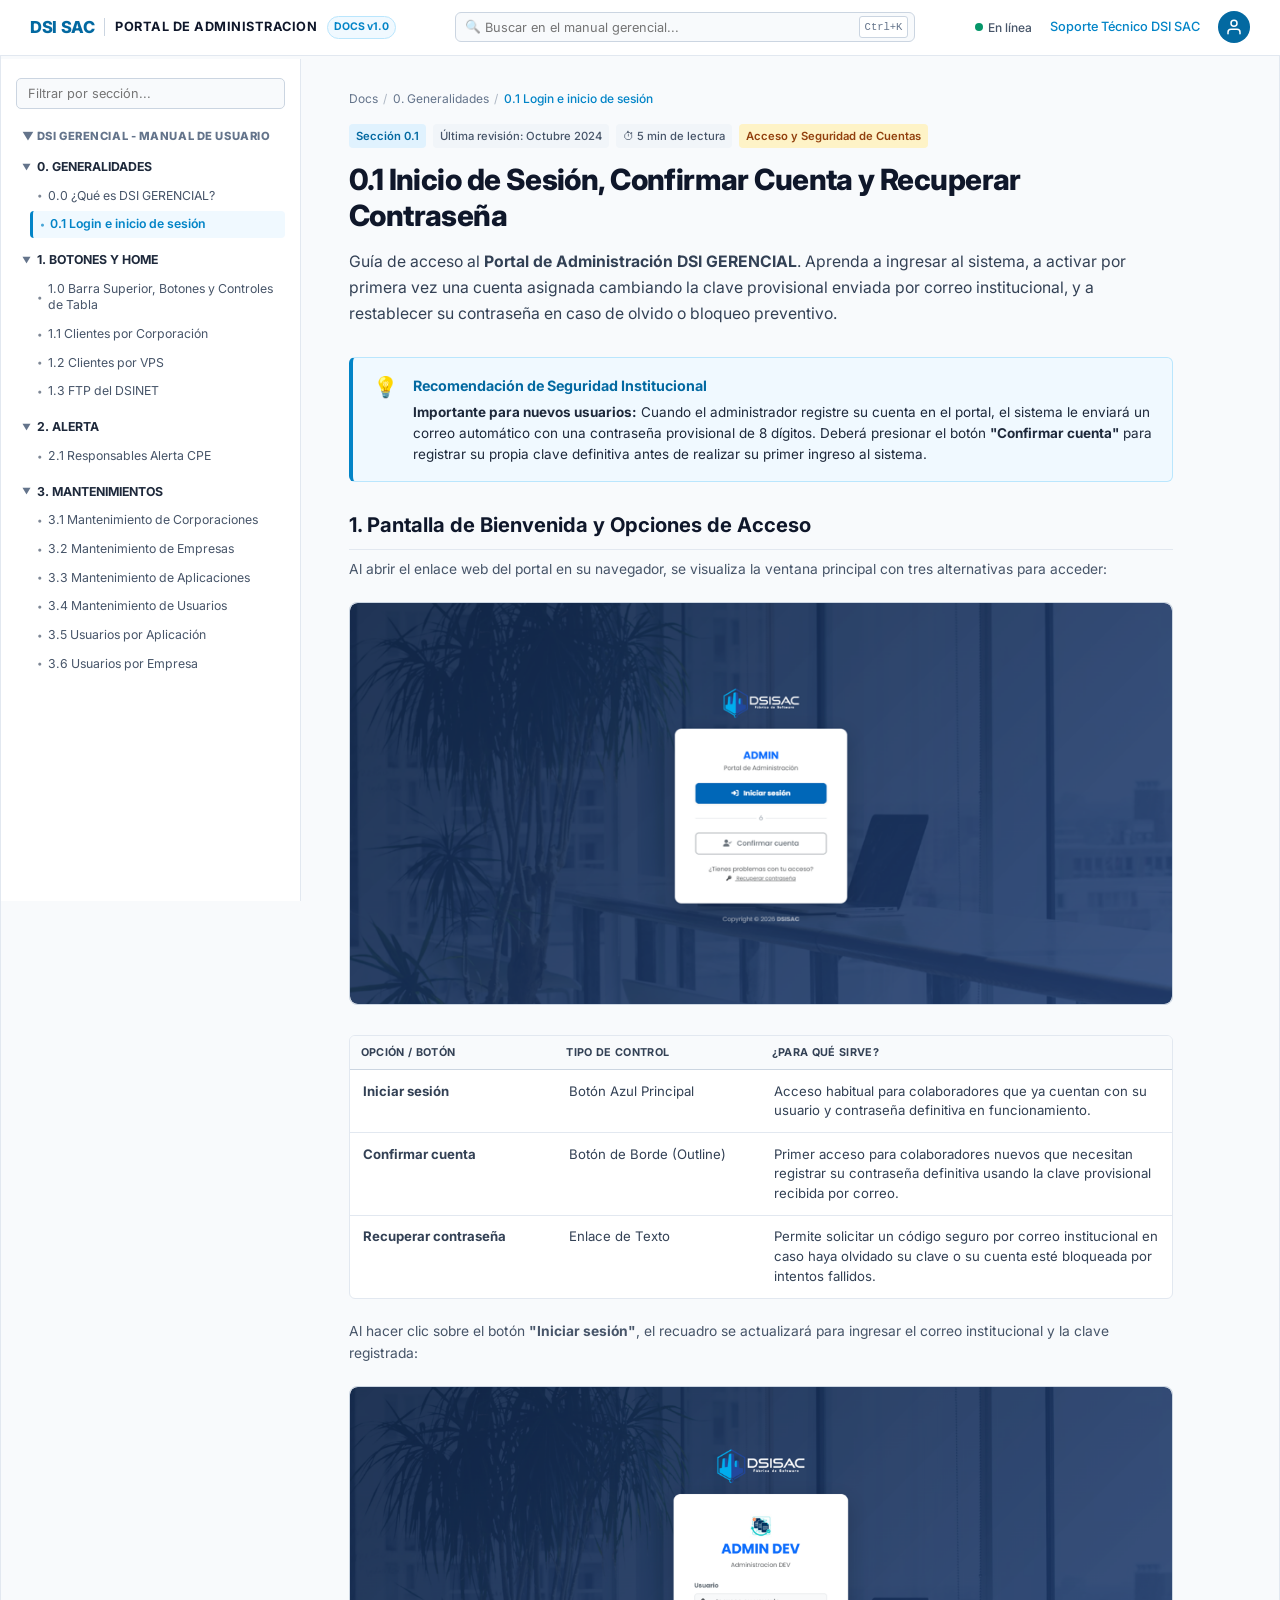
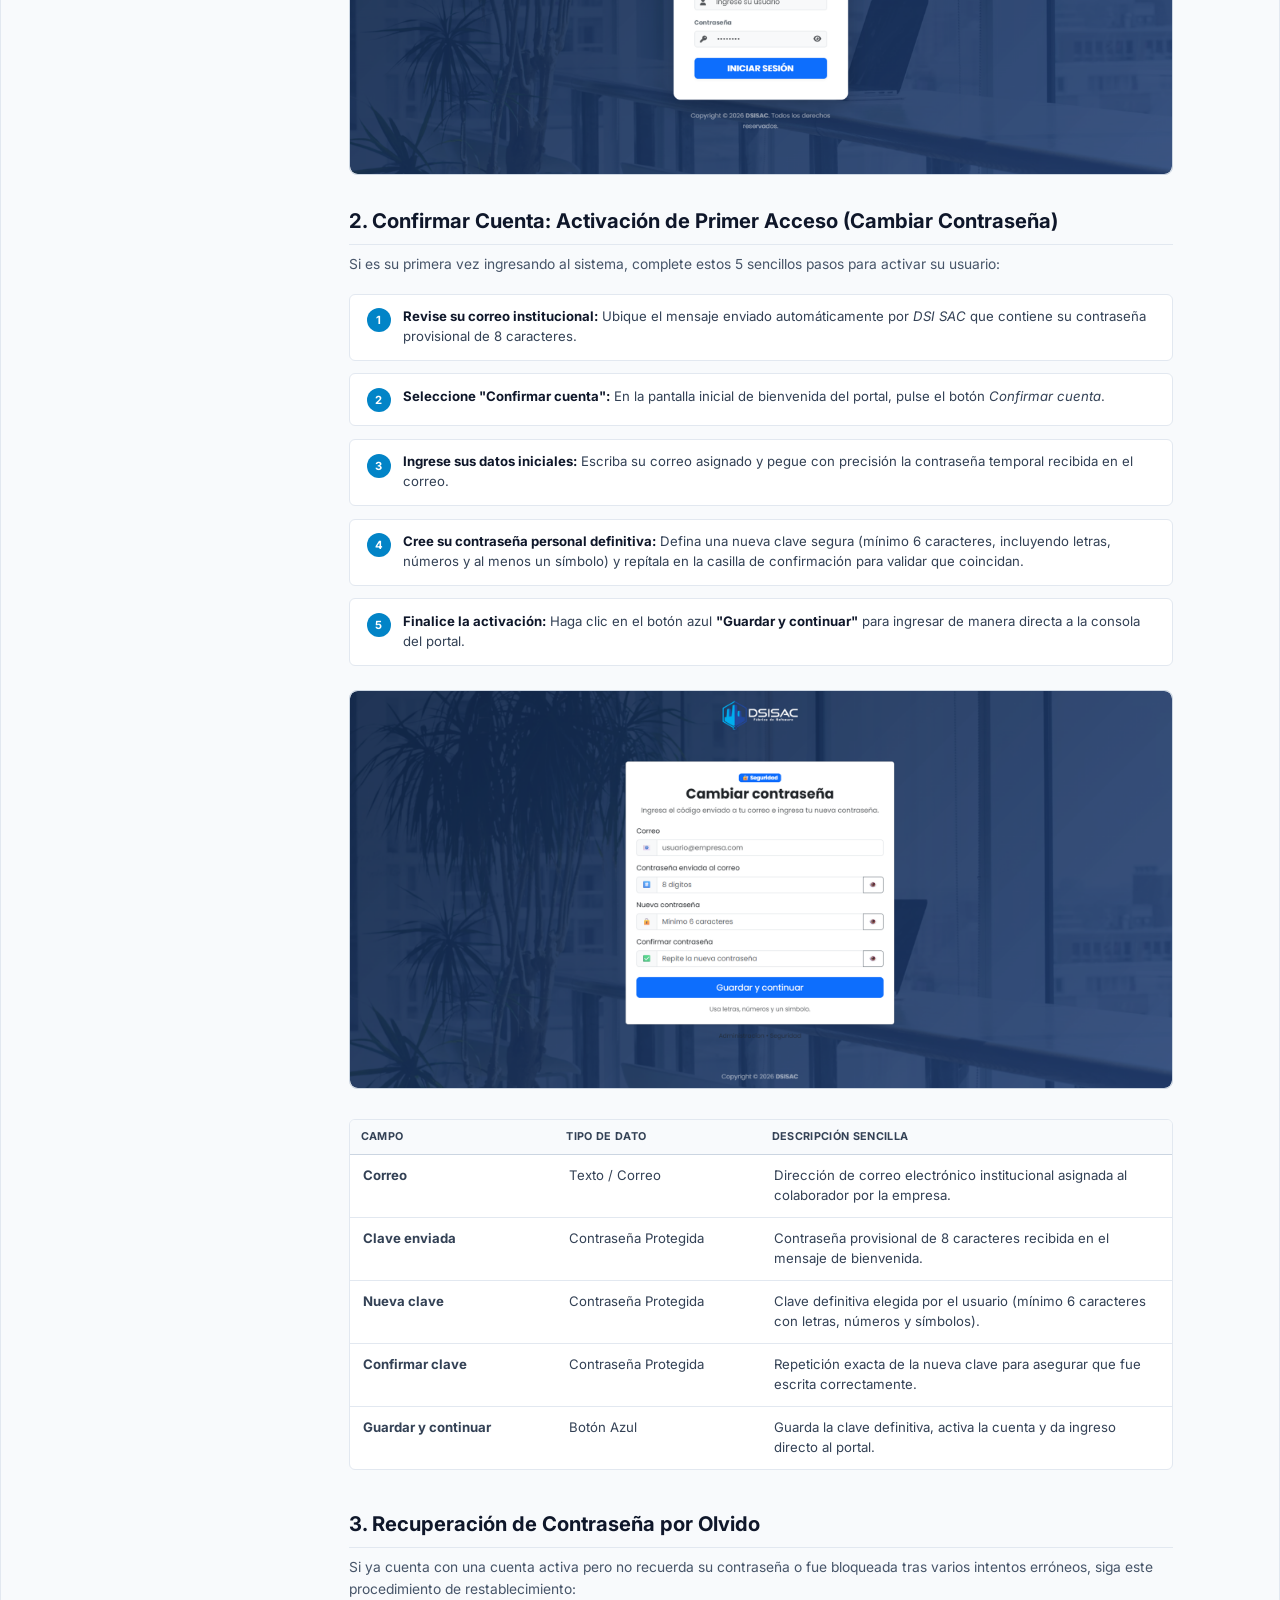
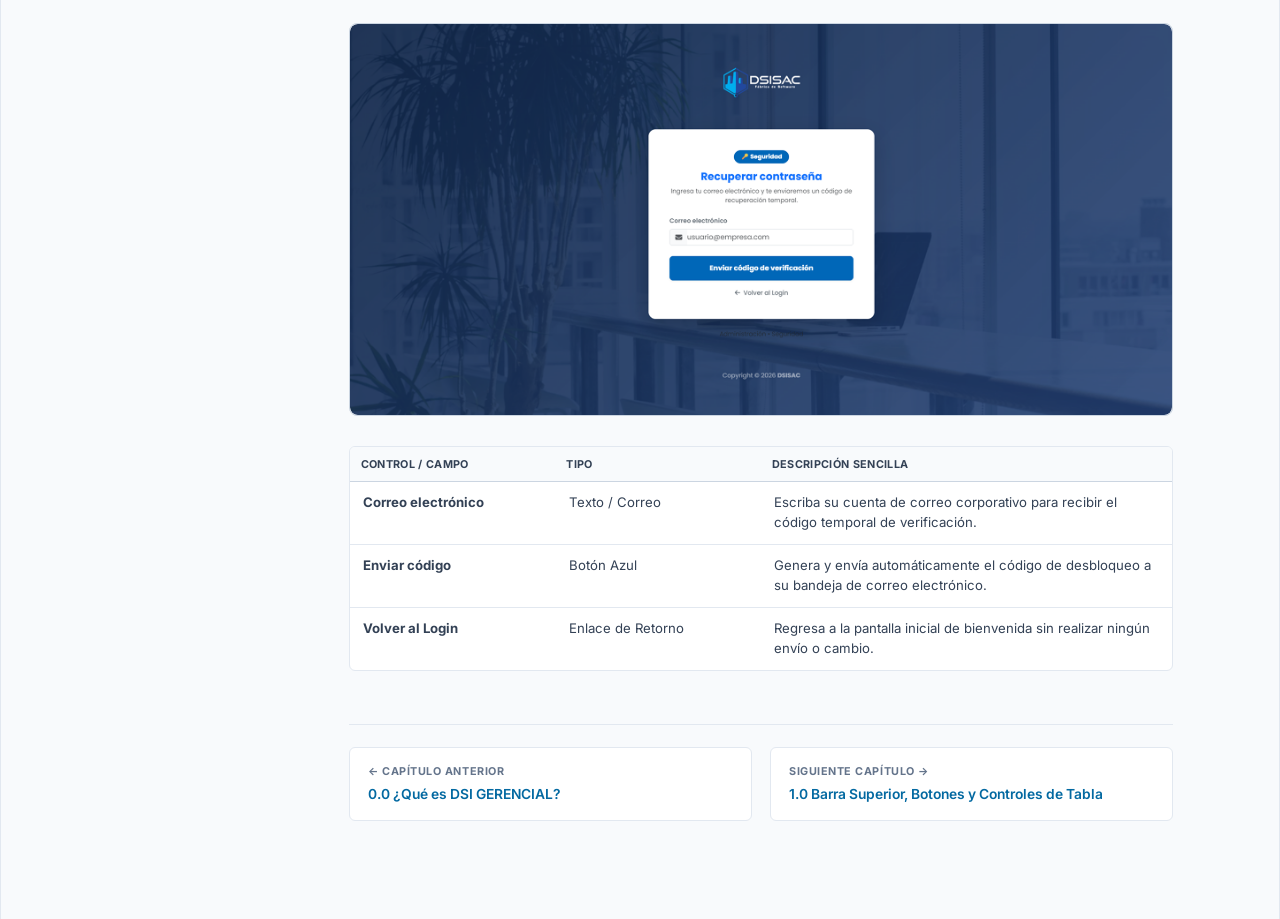
==== 01-login.html @ 6b28716b "Primer despliegue (faltan imagenes)" ====
<!DOCTYPE html>
<html lang="es">
<head>
  <meta charset="UTF-8">
  <meta name="viewport" content="width=device-width, initial-scale=1.0">
  <title>0.1 Login e inicio de sesión | DSI GERENCIAL - MANUAL DE USUARIO</title>
  <link rel="preconnect" href="https://fonts.googleapis.com">
  <link rel="preconnect" href="https://fonts.gstatic.com" crossorigin>
  <link href="https://fonts.googleapis.com/css2?family=Inter:wght@400;500;600;700&display=swap" rel="stylesheet">
  <link rel="stylesheet" href="styles.css">
</head>
<body>

  <!-- Cabecera Global Ordenada -->
  <header class="topbar">
    <div class="topbar-inner">
      <div class="topbar-left">
        <button class="mobile-toggle-btn" id="mobileMenuBtn" aria-label="Abrir menú de navegación">☰</button>
        <div class="brand-group">
          <span class="brand-logo">DSI SAC</span>
          <span class="brand-divider"></span>
          <span class="brand-title">PORTAL DE ADMINISTRACION</span>
          <span class="brand-badge">DOCS v1.0</span>
        </div>
      </div>

      <div class="topbar-center">
        <div class="search-box-global">
          <span class="search-icon">🔍</span>
          <input type="text" id="globalSearch" placeholder="Buscar en el manual gerencial...">
          <kbd class="shortcut-badge">Ctrl+K</kbd>
        </div>
      </div>

      <div class="topbar-right">
        <div class="service-status">
          <span class="status-indicator"></span>
          <span>En línea</span>
        </div>
        <a href="#soporte" class="support-anchor">Soporte Técnico DSI SAC</a>
        <!-- Avatar neutral sin iniciales específicas -->
        <div class="user-avatar" title="Sesión activa: Usuario">
          <svg width="18" height="18" viewBox="0 0 24 24" fill="none" stroke="currentColor" stroke-width="2" stroke-linecap="round" stroke-linejoin="round">
            <path d="M20 21v-2a4 4 0 0 0-4-4H8a4 4 0 0 0-4 4v2"></path>
            <circle cx="12" cy="7" r="4"></circle>
          </svg>
        </div>
      </div>
    </div>
  </header>

  <!-- Layout Principal de 2 Columnas -->
  <div class="layout-container">

    <!-- Columna 1: Menú Lateral Izquierdo (Sidebar) -->
    <aside class="sidebar" id="sidebar">
      <div class="sidebar-search-area">
        <input type="text" id="sidebarFilter" placeholder="Filtrar por sección..." autocomplete="off">
      </div>

      <nav class="sidebar-navigation">
        <div class="sidebar-root-title">▼ DSI GERENCIAL - MANUAL DE USUARIO</div>

        <!-- Grupo 0: Generalidades -->
        <div class="nav-category" data-group="cat-0">
          <button class="category-toggle" aria-expanded="true">
            <span class="toggle-arrow">▼</span> 0. GENERALIDADES
          </button>
          <ul class="category-links" id="cat-0">
            <li>
              <a href="index.html" class="nav-item">
                <span class="bullet">•</span> 0.0 ¿Qué es DSI GERENCIAL?
              </a>
            </li>
            <li>
              <a href="01-login.html" class="nav-item active">
                <span class="bullet">•</span> 0.1 Login e inicio de sesión
              </a>
            </li>
          </ul>
        </div>

        <!-- Grupo 1: Botones y Home -->
        <div class="nav-category" data-group="cat-1">
          <button class="category-toggle" aria-expanded="true">
            <span class="toggle-arrow">▼</span> 1. BOTONES Y HOME
          </button>
          <ul class="category-links" id="cat-1">
            <li>
              <a href="10-botones-tablas.html" class="nav-item">
                <span class="bullet">•</span> 1.0 Barra Superior, Botones y Controles de Tabla
              </a>
            </li>
            <li>
              <a href="11-corporacion.html" class="nav-item">
                <span class="bullet">•</span> 1.1 Clientes por Corporación
              </a>
            </li>
            <li>
              <a href="12-vps.html" class="nav-item">
                <span class="bullet">•</span> 1.2 Clientes por VPS
              </a>
            </li>
            <li>
              <a href="13-ftp.html" class="nav-item">
                <span class="bullet">•</span> 1.3 FTP del DSINET
              </a>
            </li>
          </ul>
        </div>

        <!-- Grupo 2: Alerta -->
        <div class="nav-category" data-group="cat-2">
          <button class="category-toggle" aria-expanded="true">
            <span class="toggle-arrow">▼</span> 2. ALERTA
          </button>
          <ul class="category-links" id="cat-2">
            <li>
              <a href="21-alertas-cpe.html" class="nav-item">
                <span class="bullet">•</span> 2.1 Responsables Alerta CPE
              </a>
            </li>
          </ul>
        </div>

        <!-- Grupo 3: Mantenimientos -->
        <div class="nav-category" data-group="cat-3">
          <button class="category-toggle" aria-expanded="true">
            <span class="toggle-arrow">▼</span> 3. MANTENIMIENTOS
          </button>
          <ul class="category-links" id="cat-3">
            <li>
              <a href="31-corporaciones.html" class="nav-item">
                <span class="bullet">•</span> 3.1 Mantenimiento de Corporaciones
              </a>
            </li>
            <li>
              <a href="32-empresas.html" class="nav-item">
                <span class="bullet">•</span> 3.2 Mantenimiento de Empresas
              </a>
            </li>
            <li>
              <a href="33-aplicaciones.html" class="nav-item">
                <span class="bullet">•</span> 3.3 Mantenimiento de Aplicaciones
              </a>
            </li>
            <li>
              <a href="34-usuarios.html" class="nav-item">
                <span class="bullet">•</span> 3.4 Mantenimiento de Usuarios
              </a>
            </li>
            <li>
              <a href="35-usuarios-app.html" class="nav-item">
                <span class="bullet">•</span> 3.5 Usuarios por Aplicación
              </a>
            </li>
            <li>
              <a href="36-usuarios-empresa.html" class="nav-item">
                <span class="bullet">•</span> 3.6 Usuarios por Empresa
              </a>
            </li>
          </ul>
        </div>

      </nav>
    </aside>

    <!-- Fondo oscuro de bloqueo para móviles -->
    <div class="sidebar-backdrop" id="sidebarBackdrop"></div>

    <!-- Columna 2: Contenido Principal -->
    <main class="main-content">

      <!-- Breadcrumbs de Navegación -->
      <nav class="breadcrumb-trail" aria-label="Ruta de navegación">
        <a href="index.html">Docs</a>
        <span class="separator">/</span>
        <a href="index.html">0. Generalidades</a>
        <span class="separator">/</span>
        <span class="active-crumb">0.1 Login e inicio de sesión</span>
      </nav>

      <!-- Encabezado del Artículo -->
      <header class="doc-header">
        <div class="doc-meta-tags">
          <span class="meta-tag badge-section">Sección 0.1</span>
          <span class="meta-tag">Última revisión: Octubre 2024</span>
          <span class="meta-tag">⏱ 5 min de lectura</span>
          <span class="meta-tag badge-access">Acceso y Seguridad de Cuentas</span>
        </div>
        <h1 class="doc-title">0.1 Inicio de Sesión, Confirmar Cuenta y Recuperar Contraseña</h1>
        <p class="doc-intro">
          Guía de acceso al <strong>Portal de Administración DSI GERENCIAL</strong>. Aprenda a ingresar al sistema, a activar por primera vez una cuenta asignada cambiando la clave provisional enviada por correo institucional, y a restablecer su contraseña en caso de olvido o bloqueo preventivo.
        </p>
      </header>

      <!-- Cuadro de Aviso Institucional -->
      <div class="callout-box">
        <div class="callout-icon">💡</div>
        <div class="callout-body">
          <h2 class="callout-title">Recomendación de Seguridad Institucional</h2>
          <p>
            <strong>Importante para nuevos usuarios:</strong> Cuando el administrador registre su cuenta en el portal, el sistema le enviará un correo automático con una contraseña provisional de 8 dígitos. Deberá presionar el botón <strong>"Confirmar cuenta"</strong> para registrar su propia clave definitiva antes de realizar su primer ingreso al sistema.
          </p>
        </div>
      </div>

      <!-- Sección 1: Bienvenida y Opciones de Acceso -->
      <section class="content-section">
        <h2 class="section-heading">1. Pantalla de Bienvenida y Opciones de Acceso</h2>
        <p class="section-description">
          Al abrir el enlace web del portal en su navegador, se visualiza la ventana principal con tres alternativas para acceder:
        </p>

        <!-- Placeholder 1: Hub de Entrada / Bienvenida -->
        <div class="screenshot-container" style="margin-bottom: 2em;">
          <img src="IMAGENES/0.GENERALIDADES/0.1INICIO/image 145.png" 
               alt="Ventana Principal de Acceso" 
               style="width: 100%; height: auto; display: block; border-radius: 8px;">
        </div>

        <div class="table-responsive-wrapper">
          <table class="manual-table">
            <thead>
              <tr>
                <th style="width: 25%;">OPCIÓN / BOTÓN</th>
                <th style="width: 25%;">TIPO DE CONTROL</th>
                <th style="width: 50%;">¿PARA QUÉ SIRVE?</th>
              </tr>
            </thead>
            <tbody>
              <tr>
                <td><strong>Iniciar sesión</strong></td>
                <td>Botón Azul Principal</td>
                <td>Acceso habitual para colaboradores que ya cuentan con su usuario y contraseña definitiva en funcionamiento.</td>
              </tr>
              <tr>
                <td><strong>Confirmar cuenta</strong></td>
                <td>Botón de Borde (Outline)</td>
                <td>Primer acceso para colaboradores nuevos que necesitan registrar su contraseña definitiva usando la clave provisional recibida por correo.</td>
              </tr>
              <tr>
                <td><strong>Recuperar contraseña</strong></td>
                <td>Enlace de Texto</td>
                <td>Permite solicitar un código seguro por correo institucional en caso haya olvidado su clave o su cuenta esté bloqueada por intentos fallidos.</td>
              </tr>
            </tbody>
          </table>
        </div>

        <p class="section-description" style="margin-top: 1.5em;">
          Al hacer clic sobre el botón <strong>"Iniciar sesión"</strong>, el recuadro se actualizará para ingresar el correo institucional y la clave registrada:
        </p>

        <!-- Placeholder 2: Formulario Login Iniciar Sesión -->
        <div class="screenshot-container" style="margin-bottom: 2em;">
          <img src="IMAGENES/0.GENERALIDADES/0.1INICIO/image 148.png" 
               alt="Ventana Principal de Acceso" 
               style="width: 100%; height: auto; display: block; border-radius: 8px;">
        </div>

      <!-- Sección 2: Confirmar Cuenta y Primer Acceso -->
      <section class="content-section">
        <h2 class="section-heading">2. Confirmar Cuenta: Activación de Primer Acceso (Cambiar Contraseña)</h2>
        <p class="section-description">
          Si es su primera vez ingresando al sistema, complete estos 5 sencillos pasos para activar su usuario:
        </p>

        <!-- Pasos numerados estilo Microsoft Learn -->
        <div class="step-guide">
          <div class="step-item">
            <span class="step-number">1</span>
            <div class="step-body">
              <strong>Revise su correo institucional:</strong> Ubique el mensaje enviado automáticamente por <em>DSI SAC</em> que contiene su contraseña provisional de 8 caracteres.
            </div>
          </div>
          <div class="step-item">
            <span class="step-number">2</span>
            <div class="step-body">
              <strong>Seleccione "Confirmar cuenta":</strong> En la pantalla inicial de bienvenida del portal, pulse el botón <em>Confirmar cuenta</em>.
            </div>
          </div>
          <div class="step-item">
            <span class="step-number">3</span>
            <div class="step-body">
              <strong>Ingrese sus datos iniciales:</strong> Escriba su correo asignado y pegue con precisión la contraseña temporal recibida en el correo.
            </div>
          </div>
          <div class="step-item">
            <span class="step-number">4</span>
            <div class="step-body">
              <strong>Cree su contraseña personal definitiva:</strong> Defina una nueva clave segura (mínimo 6 caracteres, incluyendo letras, números y al menos un símbolo) y repítala en la casilla de confirmación para validar que coincidan.
            </div>
          </div>
          <div class="step-item">
            <span class="step-number">5</span>
            <div class="step-body">
              <strong>Finalice la activación:</strong> Haga clic en el botón azul <strong>"Guardar y continuar"</strong> para ingresar de manera directa a la consola del portal.
            </div>
          </div>
        </div>

        <!-- Placeholder 3: Modal Cambiar Contraseña -->
        <div class="screenshot-container" style="margin-bottom: 2em;">
          <img src="IMAGENES/0.GENERALIDADES/0.1INICIO/image 146.png" 
               alt="Ventana Principal de Acceso" 
               style="width: 100%; height: auto; display: block; border-radius: 8px;">
        </div>

        <div class="table-responsive-wrapper">
          <table class="manual-table">
            <thead>
              <tr>
                <th style="width: 25%;">CAMPO</th>
                <th style="width: 25%;">TIPO DE DATO</th>
                <th style="width: 50%;">DESCRIPCIÓN SENCILLA</th>
              </tr>
            </thead>
            <tbody>
              <tr>
                <td><strong>Correo</strong></td>
                <td>Texto / Correo</td>
                <td>Dirección de correo electrónico institucional asignada al colaborador por la empresa.</td>
              </tr>
              <tr>
                <td><strong>Clave enviada</strong></td>
                <td>Contraseña Protegida</td>
                <td>Contraseña provisional de 8 caracteres recibida en el mensaje de bienvenida.</td>
              </tr>
              <tr>
                <td><strong>Nueva clave</strong></td>
                <td>Contraseña Protegida</td>
                <td>Clave definitiva elegida por el usuario (mínimo 6 caracteres con letras, números y símbolos).</td>
              </tr>
              <tr>
                <td><strong>Confirmar clave</strong></td>
                <td>Contraseña Protegida</td>
                <td>Repetición exacta de la nueva clave para asegurar que fue escrita correctamente.</td>
              </tr>
              <tr>
                <td><strong>Guardar y continuar</strong></td>
                <td>Botón Azul</td>
                <td>Guarda la clave definitiva, activa la cuenta y da ingreso directo al portal.</td>
              </tr>
            </tbody>
          </table>
        </div>
      </section>

      <!-- Sección 3: Recuperación de Contraseña -->
      <section class="content-section">
        <h2 class="section-heading">3. Recuperación de Contraseña por Olvido</h2>
        <p class="section-description">
          Si ya cuenta con una cuenta activa pero no recuerda su contraseña o fue bloqueada tras varios intentos erróneos, siga este procedimiento de restablecimiento:
        </p>

        <!-- Placeholder 4: Formulario Recuperar Contraseña -->
        <div class="screenshot-container" style="margin-bottom: 2em;">
          <img src="IMAGENES/0.GENERALIDADES/0.1INICIO/image 147.png" 
               alt="Ventana Principal de Acceso" 
               style="width: 100%; height: auto; display: block; border-radius: 8px;">
        </div>

        <div class="table-responsive-wrapper">
          <table class="manual-table">
            <thead>
              <tr>
                <th style="width: 25%;">CONTROL / CAMPO</th>
                <th style="width: 25%;">TIPO</th>
                <th style="width: 50%;">DESCRIPCIÓN SENCILLA</th>
              </tr>
            </thead>
            <tbody>
              <tr>
                <td><strong>Correo electrónico</strong></td>
                <td>Texto / Correo</td>
                <td>Escriba su cuenta de correo corporativo para recibir el código temporal de verificación.</td>
              </tr>
              <tr>
                <td><strong>Enviar código</strong></td>
                <td>Botón Azul</td>
                <td>Genera y envía automáticamente el código de desbloqueo a su bandeja de correo electrónico.</td>
              </tr>
              <tr>
                <td><strong>Volver al Login</strong></td>
                <td>Enlace de Retorno</td>
                <td>Regresa a la pantalla inicial de bienvenida sin realizar ningún envío o cambio.</td>
              </tr>
            </tbody>
          </table>
        </div>
      </section>

      <!-- Paginación Inferior -->
      <footer class="pagination-footer">
        <a href="index.html" class="pagination-card active-card">
          <span class="pagination-direction">← CAPÍTULO ANTERIOR</span>
          <span class="pagination-title">0.0 ¿Qué es DSI GERENCIAL?</span>
        </a>
        <a href="10-botones-tablas.html" class="pagination-card active-card">
          <span class="pagination-direction">SIGUIENTE CAPÍTULO →</span>
          <span class="pagination-title">1.0 Barra Superior, Botones y Controles de Tabla</span>
        </a>
      </footer>

    </main>

  </div>

  <script src="script.js"></script>
</body>
</html>
---- styles.css ----
/* ==========================================================================
   RESET Y VARIABLES DE DISEÑO
   Tipografía: 100% Inter
   Unidades: Exclusivamente em, px y % (ESTRICTAMENTE PROHIBIDO rem)
   ========================================================================== */

* {
  margin: 0;
  padding: 0;
  box-sizing: border-box;
}

body {
  font-family: 'Inter', -apple-system, BlinkMacSystemFont, "Segoe UI", Roboto, sans-serif;
  background-color: #F8FAFC;
  color: #0F172A;
  font-size: 15px; /* Base de referencia para el cálculo de 'em' */
  line-height: 1.6;
  -webkit-font-smoothing: antialiased;
}

/* ==========================================================================
   CABECERA GLOBAL (TOPBAR)
   ========================================================================== */
.topbar {
  background-color: #FFFFFF;
  border-bottom: 1px solid #E2E8F0;
  position: sticky;
  top: 0;
  z-index: 50;
  width: 100%;
}

.topbar-inner {
  display: flex;
  align-items: center;
  justify-content: space-between;
  padding: 0.75em 2em;
  gap: 1em;
  max-width: 1440px;      /* Evita que los botones se vayan a los extremos en monitores anchos */
  margin: 0 auto;         /* Centra la barra superior */
}

.topbar-left {
  display: flex;
  align-items: center;
  gap: 1em;
}

.mobile-toggle-btn {
  display: none;
  background: none;
  border: 1px solid #CBD5E1;
  padding: 0.35em 0.65em;
  border-radius: 4px;
  font-size: 1.15em;
  cursor: pointer;
  color: #0F172A;
}

.brand-group {
  display: flex;
  align-items: center;
  gap: 0.65em;
}

.brand-logo {
  font-weight: 800;
  font-size: 1.1em;
  color: #0369A1;
  letter-spacing: -0.02em;
}

.brand-divider {
  width: 1px;
  height: 1.2em;
  background-color: #CBD5E1;
}

.brand-title {
  font-weight: 700;
  font-size: 0.85em;
  color: #0F172A;
  letter-spacing: 0.04em;
}

.brand-badge {
  background-color: #F0F9FF;
  color: #0284C7;
  border: 1px solid #BAE6FD;
  font-size: 0.7em;
  font-weight: 700;
  padding: 0.2em 0.55em;
  border-radius: 999px;
}

.topbar-center {
  flex: 1;
  max-width: 460px;
}

.search-box-global {
  position: relative;
  display: flex;
  align-items: center;
  width: 100%;
}

.search-box-global input {
  width: 100%;
  padding: 0.5em 3.2em 0.5em 2.2em;
  border-radius: 6px;
  border: 1px solid #CBD5E1;
  background-color: #F8FAFC;
  font-family: 'Inter', sans-serif;
  font-size: 0.85em;
  color: #0F172A;
  transition: all 0.2s ease;
}

.search-box-global input:focus {
  outline: none;
  border-color: #0284C7;
  background-color: #FFFFFF;
  box-shadow: 0 0 0 3px rgba(2, 132, 199, 0.12);
}

.search-icon {
  position: absolute;
  left: 0.75em;
  font-size: 0.85em;
  opacity: 0.6;
  pointer-events: none;
}

.shortcut-badge {
  position: absolute;
  right: 0.75em;
  background-color: #FFFFFF;
  border: 1px solid #CBD5E1;
  border-radius: 3px;
  font-size: 0.7em;
  padding: 0.15em 0.4em;
  color: #64748B;
  pointer-events: none;
}

.topbar-right {
  display: flex;
  align-items: center;
  gap: 1.2em;
}

.service-status {
  display: flex;
  align-items: center;
  gap: 0.4em;
  font-size: 0.8em;
  font-weight: 500;
  color: #475569;
}

.status-indicator {
  width: 8px;
  height: 8px;
  border-radius: 50%;
  background-color: #059669;
}

.support-anchor {
  font-size: 0.85em;
  color: #0284C7;
  text-decoration: none;
  font-weight: 500;
}

.support-anchor:hover {
  text-decoration: underline;
}

.user-avatar {
  width: 32px;
  height: 32px;
  border-radius: 50%;
  background-color: #0369A1;
  color: #FFFFFF;
  display: flex;
  align-items: center;
  justify-content: center;
  font-size: 0.75em;
  font-weight: 700;
  cursor: pointer;
}

/* ==========================================================================
   LAYOUT PRINCIPAL DE 2 COLUMNAS
   ========================================================================== */
.layout-container {
  display: flex;
  width: 100%;
  max-width: 1440px;      
  margin: 0 auto;        
  min-height: calc(100vh - 58px);
  border-left: 1px solid #E2E8F0;
  border-right: 1px solid #E2E8F0;
}

/* Columna 1: Sidebar Izquierdo */
.sidebar {
  width: 300px;
  min-width: 300px;
  flex-shrink: 0;
  background-color: #FFFFFF;
  border-right: 1px solid #E2E8F0;
  padding: 1.25em 1em;
  overflow-y: auto;
  position: sticky;
  top: 58px;
  height: calc(100vh - 58px);
}

.sidebar-search-area {
  margin-bottom: 1.2em;
}

.sidebar-search-area input {
  width: 100%;
  padding: 0.55em 0.85em;
  border-radius: 5px;
  border: 1px solid #CBD5E1;
  background-color: #F8FAFC;
  font-family: 'Inter', sans-serif;
  font-size: 0.85em;
  color: #0F172A;
}

.sidebar-search-area input:focus {
  outline: none;
  border-color: #0284C7;
  background-color: #FFFFFF;
}

.sidebar-root-title {
  font-size: 0.75em;
  font-weight: 800;
  color: #64748B;
  text-transform: uppercase;
  letter-spacing: 0.05em;
  margin-bottom: 0.8em;
  padding-left: 0.5em;
}

.nav-category {
  margin-bottom: 0.6em;
}

.category-toggle {
  width: 100%;
  background: none;
  border: none;
  text-align: left;
  font-family: 'Inter', sans-serif;
  font-size: 0.82em;
  font-weight: 700;
  color: #1E293B;
  padding: 0.45em 0.5em;
  border-radius: 4px;
  cursor: pointer;
  display: flex;
  align-items: center;
  gap: 0.45em;
  transition: background-color 0.15s ease;
}

.category-toggle:hover {
  background-color: #F1F5F9;
}

.toggle-arrow {
  font-size: 0.7em;
  color: #64748B;
  display: inline-block;
  transition: transform 0.2s ease;
}

.category-links {
  list-style: none;
  padding-left: 0.9em;
  margin-top: 0.2em;
}

.category-links li {
  margin-bottom: 0.15em;
}

.nav-item {
  display: flex;
  align-items: center;
  gap: 0.4em;
  padding: 0.4em 0.6em;
  border-radius: 4px;
  text-decoration: none;
  font-size: 0.82em;
  color: #475569;
  line-height: 1.35;
  transition: all 0.15s ease;
}

.nav-item:hover {
  background-color: #F8FAFC;
  color: #0284C7;
}

.nav-item.active {
  background-color: #F0F9FF;
  color: #0284C7;
  font-weight: 600;
  border-left: 3px solid #0284C7;
}

.nav-item .bullet {
  font-size: 0.8em;
  opacity: 0.7;
}

/* Columna 2: Contenido Principal */
.main-content {
  flex: 1;
  max-width: 920px;
  padding: 2.2em 3.2em 4em 3.2em;
  margin: 0;              /* CAMBIO CLAVE: Elimina el margin: 0 auto que abría el hueco blanco */
}

/* ==========================================================================
   BREADCRUMBS Y METADATOS
   ========================================================================== */
.breadcrumb-trail {
  display: flex;
  align-items: center;
  gap: 0.45em;
  font-size: 0.8em;
  color: #64748B;
  margin-bottom: 1.4em;
}

.breadcrumb-trail a {
  color: #64748B;
  text-decoration: none;
}

.breadcrumb-trail a:hover {
  color: #0284C7;
}

.breadcrumb-trail .separator {
  opacity: 0.5;
}

.breadcrumb-trail .active-crumb {
  color: #0284C7;
  font-weight: 500;
}

.doc-header {
  margin-bottom: 2em;
}

.doc-meta-tags {
  display: flex;
  flex-wrap: wrap;
  gap: 0.5em;
  margin-bottom: 0.9em;
}

.meta-tag {
  font-size: 0.75em;
  background-color: #F1F5F9;
  color: #475569;
  padding: 0.25em 0.6em;
  border-radius: 4px;
  font-weight: 500;
}

.meta-tag.badge-section {
  background-color: #E0F2FE;
  color: #0369A1;
  font-weight: 600;
}

.meta-tag.badge-access {
  background-color: #FEF3C7;
  color: #92400E;
  font-weight: 600;
}

.doc-title {
  font-size: 1.95em;
  font-weight: 800;
  color: #0F172A;
  line-height: 1.25;
  letter-spacing: -0.02em;
  margin-bottom: 0.5em;
}

.doc-intro {
  font-size: 1.05em;
  color: #334155;
  line-height: 1.65;
}

/* ==========================================================================
   CUADRO DE AVISO (CALLOUT BOX)
   ========================================================================== */
.callout-box {
  display: flex;
  gap: 1em;
  background-color: #F0F9FF;
  border: 1px solid #BAE6FD;
  border-left: 4px solid #0284C7;
  border-radius: 6px;
  padding: 1.2em 1.4em;
  margin-bottom: 2.2em;
}

.callout-icon {
  font-size: 1.35em;
  line-height: 1;
}

.callout-body {
  flex: 1;
}

.callout-title {
  font-size: 0.95em;
  font-weight: 700;
  color: #0369A1;
  margin-bottom: 0.3em;
}

.callout-body p {
  font-size: 0.9em;
  color: #1E293B;
  line-height: 1.55;
}

/* ==========================================================================
   SECCIONES Y PLACEHOLDERS DE IMAGEN
   ========================================================================== */
.content-section {
  margin-bottom: 2.5em;
}

.section-heading {
  font-size: 1.35em;
  font-weight: 700;
  color: #0F172A;
  margin-bottom: 0.4em;
  border-bottom: 1px solid #E2E8F0;
  padding-bottom: 0.35em;
}

.section-description {
  font-size: 0.92em;
  color: #475569;
  margin-bottom: 1.2em;
}

.screenshot-container {
  width: 100%;
  margin: 1.5em 0;
  border: 1px solid #CBD5E1;
  border-radius: 8px;
  background-color: #F8FAFC;
  overflow: hidden;
}

.img-placeholder {
  background-color: #F8FAFC;
  border: 2px dashed #CBD5E1;
  border-radius: 8px;
  display: flex;
  flex-direction: column;
  align-items: center;
  justify-content: center;
  padding: 1.8em;
  text-align: center;
  box-sizing: border-box;
}

.placeholder-icon {
  font-size: 1.8em;
  margin-bottom: 0.35em;
}

.placeholder-title {
  font-size: 0.9em;
  font-weight: 600;
  color: #334155;
  margin-bottom: 0.25em;
}

.placeholder-subtext {
  font-size: 0.78em;
  color: #64748B;
  max-width: 520px;
}

/* ==========================================================================
   GRILLA DE PILARES FUNDAMENTALES (CARDS)
   ========================================================================== */
.pillars-grid {
  display: grid;
  grid-template-columns: repeat(2, 1fr);
  gap: 1.2em;
  margin-top: 1em;
}

.pillar-card {
  background-color: #FFFFFF;
  border: 1px solid #E2E8F0;
  border-radius: 8px;
  padding: 1.2em;
  display: flex;
  flex-direction: column;
  justify-content: space-between;
  box-shadow: 0 1px 3px rgba(0, 0, 0, 0.04);
}

.pillar-top {
  display: flex;
  justify-content: space-between;
  align-items: center;
  margin-bottom: 0.7em;
}

.pillar-chip {
  font-size: 0.68em;
  font-weight: 700;
  letter-spacing: 0.04em;
  padding: 0.2em 0.55em;
  border-radius: 4px;
}

.chip-blue {
  background-color: #E0F2FE;
  color: #0369A1;
}

.chip-purple {
  background-color: #F3E8FF;
  color: #6B21A8;
}

.chip-amber {
  background-color: #FEF3C7;
  color: #92400E;
}

.chip-green {
  background-color: #DCFCE7;
  color: #166534;
}

.pillar-icon {
  font-size: 1.25em;
}

.pillar-title {
  font-size: 1em;
  font-weight: 700;
  color: #0F172A;
  margin-bottom: 0.45em;
}

.pillar-desc {
  font-size: 0.85em;
  color: #475569;
  line-height: 1.5;
  flex: 1;
}

.pillar-footer {
  margin-top: 0.85em;
  padding-top: 0.65em;
  border-top: 1px dashed #E2E8F0;
}

.subtext-item {
  font-size: 0.75em;
  color: #64748B;
  font-weight: 500;
}

/* ==========================================================================
   TABLA TÉCNICA ESTRUCTURADA
   ========================================================================== */
.table-responsive-wrapper {
  overflow-x: auto;
  border: 1px solid #E2E8F0;
  border-radius: 6px;
  background-color: #FFFFFF;
}

.manual-table {
  width: 100%;
  border-collapse: collapse;
  text-align: left;
  font-size: 0.88em;
}

.manual-table thead {
  background-color: #F8FAFC;
  border-bottom: 1px solid #CBD5E1;
}

.manual-table th {
  padding: 0.75em 1em;
  font-weight: 700;
  color: #334155;
  font-size: 0.82em;
  letter-spacing: 0.03em;
}

.manual-table td {
  padding: 0.85em 1em;
  border-bottom: 1px solid #E2E8F0;
  color: #334155;
  vertical-align: top;
  line-height: 1.5;
}

.manual-table tbody tr:last-child td {
  border-bottom: none;
}

.manual-table tbody tr:hover {
  background-color: #F8FAFC;
}

/* ==========================================================================
   PAGINACIÓN INFERIOR
   ========================================================================== */
.pagination-footer {
  display: flex;
  justify-content: space-between;
  gap: 1.2em;
  margin-top: 3.5em;
  padding-top: 1.5em;
  border-top: 1px solid #E2E8F0;
}

.pagination-card {
  flex: 1;
  padding: 1em 1.2em;
  border: 1px solid #E2E8F0;
  border-radius: 6px;
  background-color: #FFFFFF;
  text-decoration: none;
  display: flex;
  flex-direction: column;
  transition: all 0.2s ease;
}

.pagination-card.disabled {
  opacity: 0.55;
  cursor: not-allowed;
  background-color: #F8FAFC;
}

.pagination-card.active-card:hover {
  border-color: #0284C7;
  background-color: #F0F9FF;
  transform: translateY(-2px);
  box-shadow: 0 4px 6px -1px rgba(0, 0, 0, 0.05);
}

.pagination-direction {
  font-size: 0.72em;
  font-weight: 700;
  color: #64748B;
  letter-spacing: 0.05em;
  margin-bottom: 0.25em;
}

.pagination-title {
  font-size: 0.92em;
  font-weight: 600;
  color: #0369A1;
}

/* ==========================================================================
   MEDIA QUERIES (RESPONSIVE)
   ========================================================================== */
@media (max-width: 992px) {
  .topbar-center {
    display: none;
  }

  .mobile-toggle-btn {
    display: block;
  }

  .sidebar {
    position: fixed;
    top: 0;
    left: -320px;
    height: 100vh;
    z-index: 100;
    box-shadow: 4px 0 12px rgba(0, 0, 0, 0.15);
    transition: left 0.3s ease;
  }

  .sidebar.open {
    left: 0;
  }

  .sidebar-backdrop {
    display: none;
    position: fixed;
    top: 0;
    left: 0;
    width: 100vw;
    height: 100vh;
    background-color: rgba(15, 23, 42, 0.5);
    z-index: 90;
  }

  .sidebar-backdrop.active {
    display: block;
  }

  .main-content {
    padding: 1.8em 1.5em;
  }

  .pillars-grid {
    grid-template-columns: 1fr;
  }
}

@media (max-width: 600px) {
  .brand-title, .brand-divider {
    display: none;
  }

  .doc-title {
    font-size: 1.5em;
  }

  .pagination-footer {
    flex-direction: column;
  }
}

/* ==========================================================================
   LISTA DE PASOS SECUENCIALES (ESTILO MICROSOFT LEARN)
   ========================================================================== */
.step-guide {
  display: flex;
  flex-direction: column;
  gap: 0.85em;
  margin: 1.2em 0 1.6em 0;
}

.step-item {
  display: flex;
  align-items: flex-start;
  gap: 0.85em;
  background-color: #FFFFFF;
  border: 1px solid #E2E8F0;
  border-radius: 6px;
  padding: 0.85em 1.1em;
}

.step-number {
  flex-shrink: 0;
  width: 24px;
  height: 24px;
  background-color: #0284C7;
  color: #FFFFFF;
  border-radius: 50%;
  display: flex;
  align-items: center;
  justify-content: center;
  font-size: 0.75em;
  font-weight: 700;
  margin-top: 0.1em;
}

.step-body {
  font-size: 0.88em;
  color: #334155;
  line-height: 1.5;
}

.step-body strong {
  color: #0F172A;
}
/* ==========================================================================
   LISTA DESCRIPTIVA DE CARACTERÍSTICAS
   ========================================================================== */
.features-list {
  display: flex;
  flex-direction: column;
  gap: 0.75em;
  margin: 1.2em 0 1.6em 0;
}

.feature-item {
  background-color: #FFFFFF;
  border: 1px solid #E2E8F0;
  border-left: 3px solid #0284C7;
  border-radius: 4px;
  padding: 0.75em 1.1em;
  font-size: 0.88em;
  color: #334155;
  line-height: 1.5;
}

.feature-item strong {
  color: #0F172A;
}

/* ==========================================================================
   REFERENCIAS VISUALES DE ACCIONES (TARJETAS INDIVIDUALES EN LISTA)
   ========================================================================== */
.visual-actions-section {
  margin-top: 2.5em;
}

.visual-actions-header {
  margin-bottom: 1.2em;
}

.visual-actions-title {
  font-size: 1.15em;
  font-weight: 700;
  color: #0F172A;
  margin-bottom: 0.25em;
}

.visual-actions-subtitle {
  font-size: 0.85em;
  color: #64748B;
}

.action-cards-stack {
  display: flex;
  flex-direction: column;
  gap: 1.1em;
}

.action-card-item {
  background-color: #FFFFFF;
  border: 1px solid #E2E8F0;
  border-radius: 8px;
  padding: 1.1em 1.25em 1.35em 1.25em;
  box-shadow: 0 1px 3px rgba(15, 23, 42, 0.04);
}

.action-card-header {
  display: flex;
  flex-direction: column;
  gap: 0.2em;
  margin-bottom: 1em;
}

.action-card-title {
  font-size: 0.95em;
  font-weight: 700;
  color: #0F172A;
}

.action-card-desc {
  font-size: 0.84em;
  color: #64748B;
}

.action-screenshot-box {
  width: 100%;
  background-color: #F8FAFC;
  border: 1px solid #E2E8F0;
  border-radius: 6px;
  padding: 1.2em;
  display: flex;
  align-items: center;
  justify-content: center;
  overflow: hidden;
}

.action-preview-img {
  width: 100%;
  max-width: 620px;       /* Ancho óptimo para que los recortes de tabla no se estiren */
  height: auto;
  display: block;
  border-radius: 4px;
  box-shadow: 0 2px 4px rgba(15, 23, 42, 0.06);
  image-rendering: -webkit-optimize-contrast;
}

/* ==========================================================================
   PLACEHOLDERS Y CONTENEDORES DE CAPTURAS
   ========================================================================== */
.screenshot-container {
  width: 100%;
  margin: 1.5em 0;
  border: 1px solid #CBD5E1;
  border-radius: 8px;
  background-color: #F8FAFC;
  overflow: hidden;
}

.img-placeholder {
  display: flex;
  align-items: center;
  justify-content: center;
  position: relative;
  background-color: #F8FAFC;
}

.action-preview-img {
  width: 100%;
  height: auto;
  display: block;
  object-fit: cover;
}

.fallback-placeholder {
  display: flex;
  flex-direction: column;
  align-items: center;
  justify-content: center;
  padding: 2.5em 1.5em;
  text-align: center;
  gap: 0.5em;
}

.placeholder-icon {
  font-size: 2em;
}

.placeholder-title {
  font-size: 0.95em;
  font-weight: 600;
  color: #334155;
}

.placeholder-subtitle {
  font-size: 0.82em;
  color: #64748B;
  max-width: 32em;
}

/* ==========================================================================
   CALLOUT BOX (AVISOS IMPORTANTES)
   ========================================================================== */
.callout-box {
  display: flex;
  gap: 1em;
  background-color: #F0F9FF;
  border: 1px solid #BAE6FD;
  border-left: 4px solid #0284C7;
  border-radius: 6px;
  padding: 1.1em 1.3em;
  margin: 1.8em 0;
}

.callout-icon {
  flex-shrink: 0;
  margin-top: 0.1em;
}

.callout-title {
  font-size: 0.95em;
  font-weight: 700;
  color: #0369A1;
  margin-bottom: 0.3em;
}

.callout-text {
  font-size: 0.88em;
  color: #334155;
  line-height: 1.5;
  margin: 0;
}
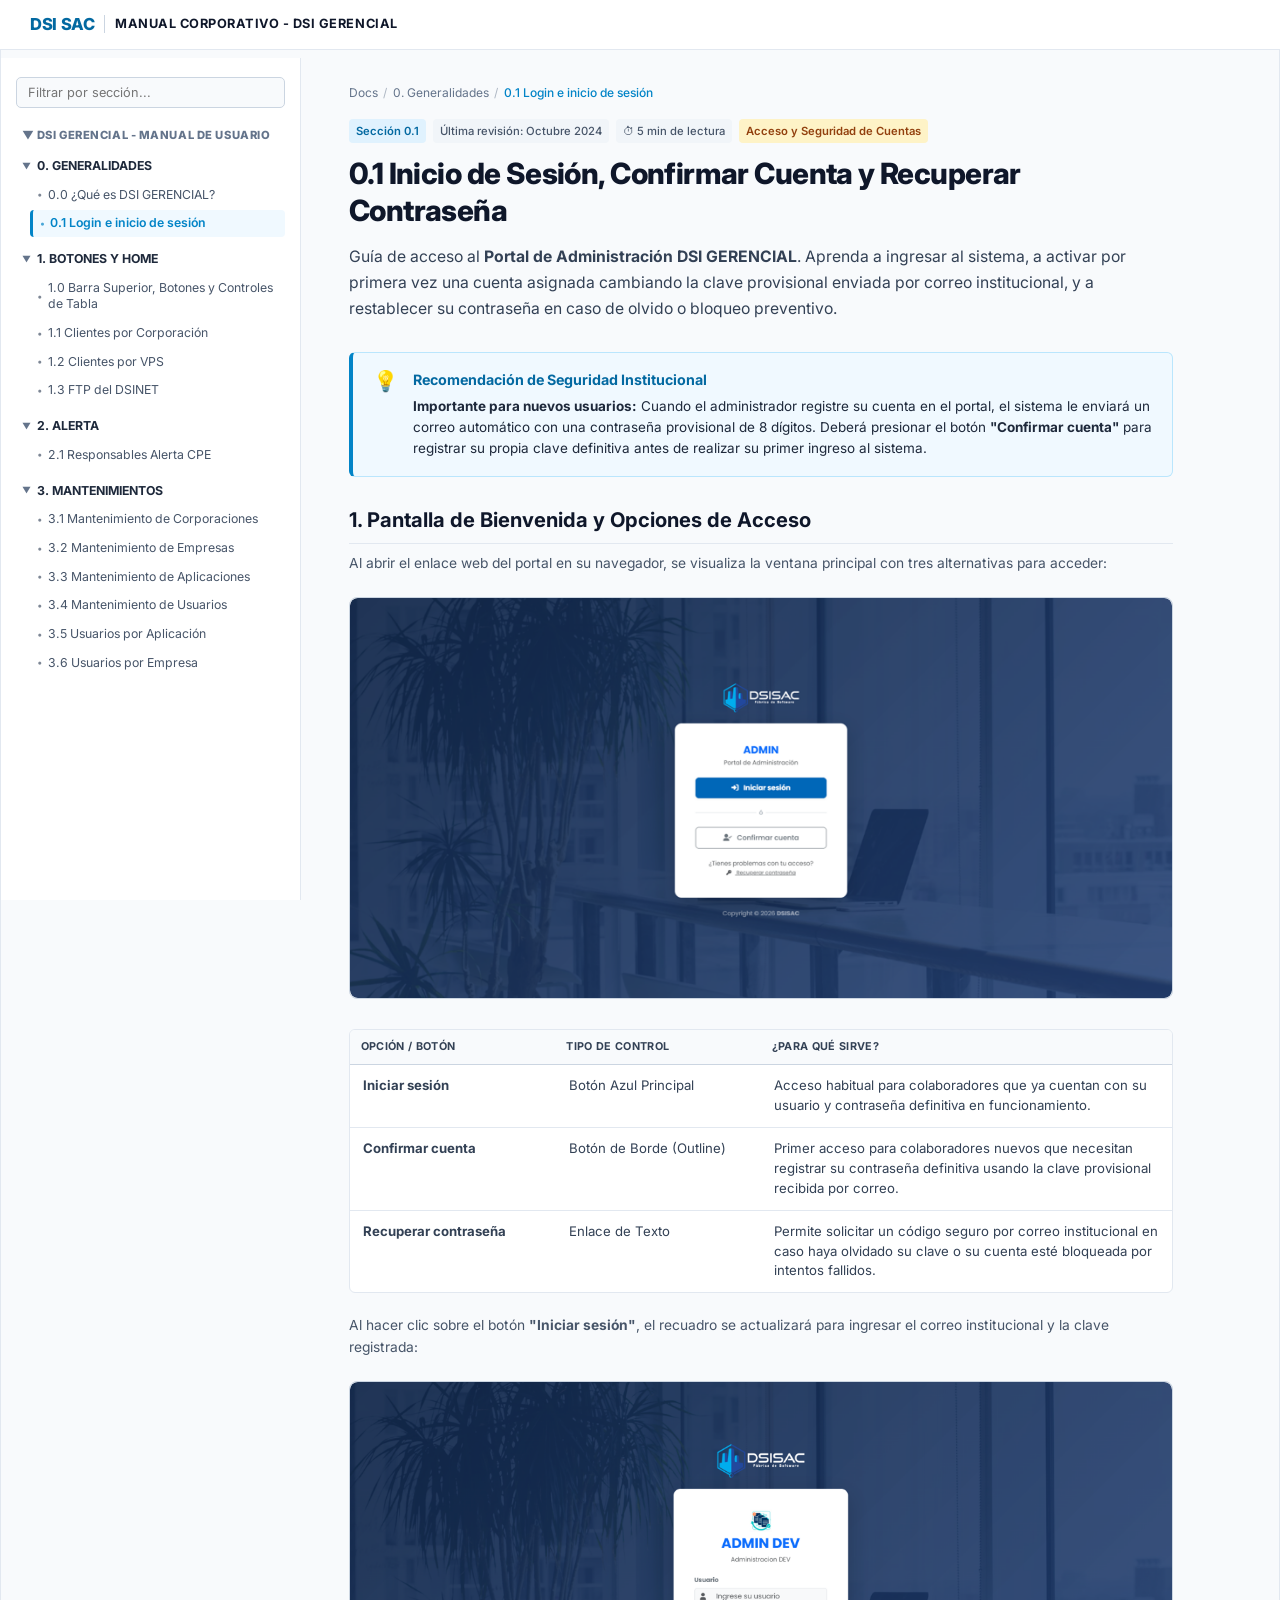
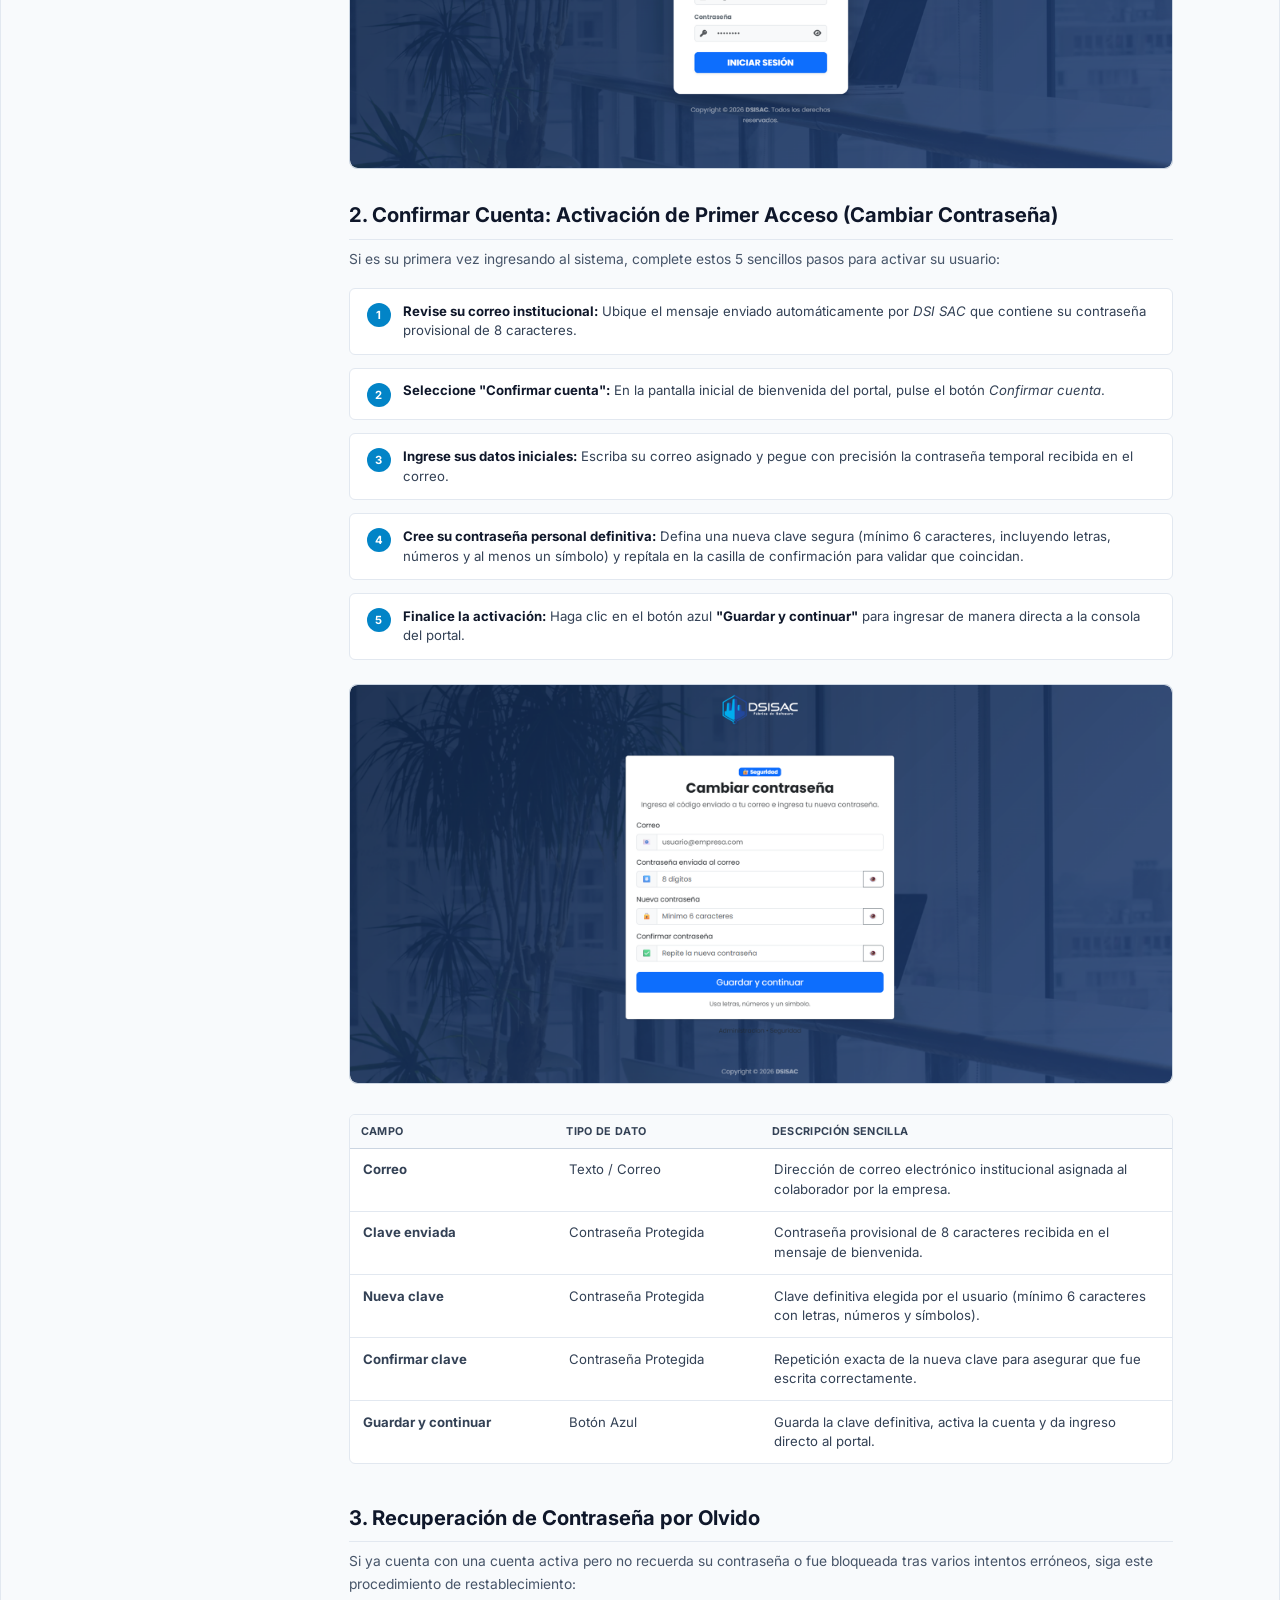
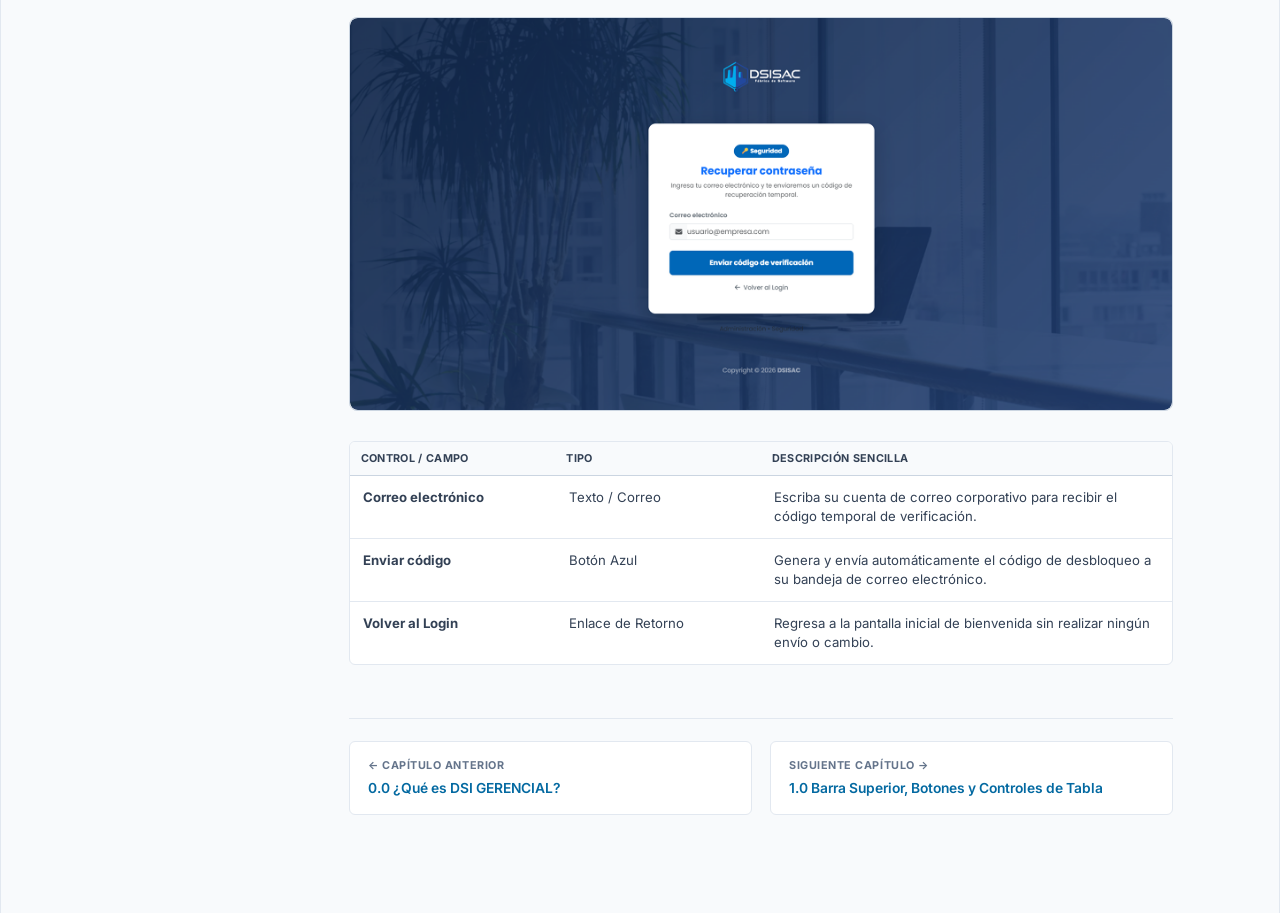
==== commit 66c9952a: "Se arreglo el header" ====
--- a/01-login.html
+++ b/01-login.html
@@ -11,43 +11,24 @@
 </head>
 <body>
 
-  <!-- Cabecera Global Ordenada -->
-  <header class="topbar">
-    <div class="topbar-inner">
-      <div class="topbar-left">
-        <button class="mobile-toggle-btn" id="mobileMenuBtn" aria-label="Abrir menú de navegación">☰</button>
-        <div class="brand-group">
-          <span class="brand-logo">DSI SAC</span>
-          <span class="brand-divider"></span>
-          <span class="brand-title">PORTAL DE ADMINISTRACION</span>
-          <span class="brand-badge">DOCS v1.0</span>
-        </div>
-      </div>
-
-      <div class="topbar-center">
-        <div class="search-box-global">
-          <span class="search-icon">🔍</span>
-          <input type="text" id="globalSearch" placeholder="Buscar en el manual gerencial...">
-          <kbd class="shortcut-badge">Ctrl+K</kbd>
-        </div>
-      </div>
-
-      <div class="topbar-right">
-        <div class="service-status">
-          <span class="status-indicator"></span>
-          <span>En línea</span>
-        </div>
-        <a href="#soporte" class="support-anchor">Soporte Técnico DSI SAC</a>
-        <!-- Avatar neutral sin iniciales específicas -->
-        <div class="user-avatar" title="Sesión activa: Usuario">
-          <svg width="18" height="18" viewBox="0 0 24 24" fill="none" stroke="currentColor" stroke-width="2" stroke-linecap="round" stroke-linejoin="round">
-            <path d="M20 21v-2a4 4 0 0 0-4-4H8a4 4 0 0 0-4 4v2"></path>
-            <circle cx="12" cy="7" r="4"></circle>
-          </svg>
-        </div>
+  <!-- Cabecera Global Simplificada -->
+<header class="topbar">
+  <div class="topbar-inner">
+    
+    <div class="topbar-left">
+      <button class="mobile-toggle-btn" id="mobileMenuBtn" aria-label="Abrir menú de navegación">☰</button>
+      <div class="brand-group">
+        <span class="brand-logo">DSI SAC</span>
+        <span class="brand-divider"></span>
+        <span class="brand-title">MANUAL CORPORATIVO - DSI GERENCIAL</span>
       </div>
     </div>
-  </header>
+
+    <!-- Bloque derecho vacío o reservado para no romper flexbox -->
+    <div class="topbar-right" style="display: none;"></div>
+
+  </div>
+</header>
 
   <!-- Layout Principal de 2 Columnas -->
   <div class="layout-container">
